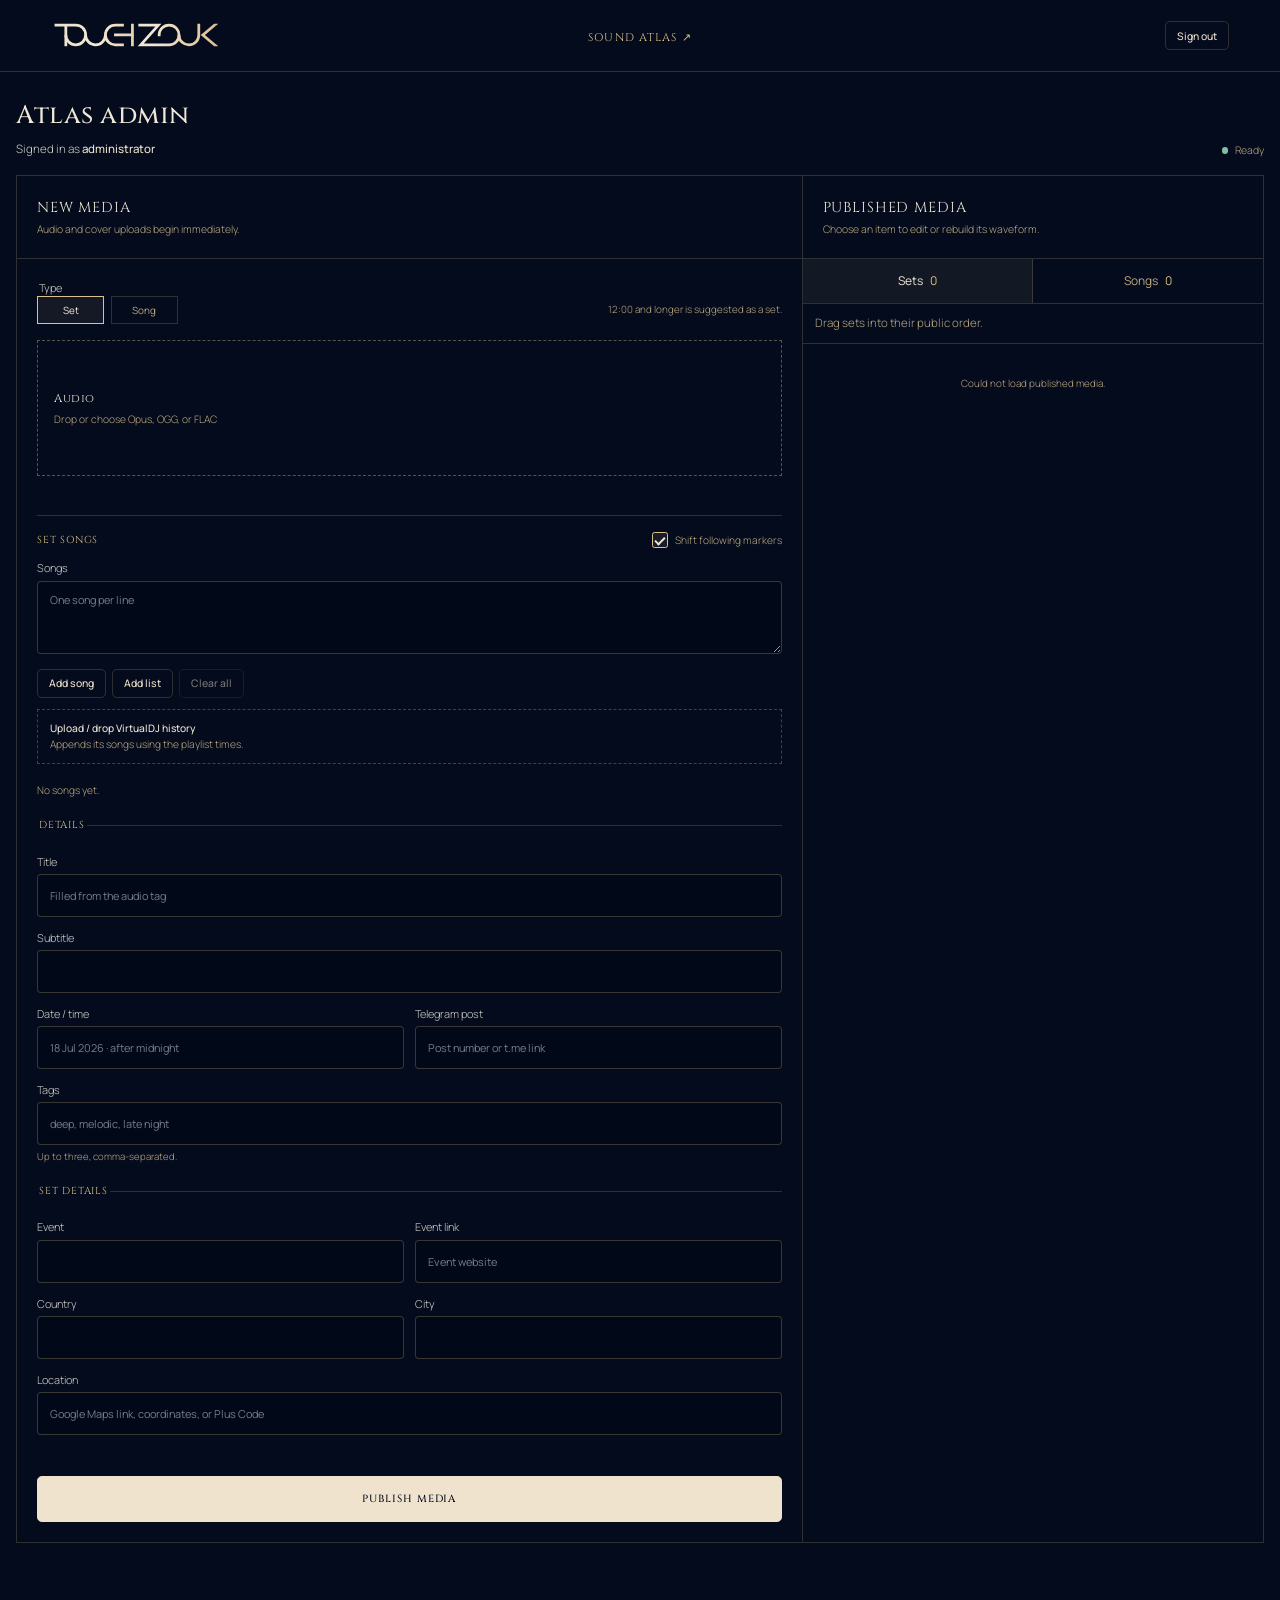
==== site/admin.html @ 983ab181 "Session refresh" ====
<!doctype html>
<html lang="en">
<head>
  <meta charset="utf-8">
  <meta name="viewport" content="width=device-width, initial-scale=1">
  <meta name="theme-color" content="#050b16">
  <meta name="robots" content="noindex,nofollow">
  <title>Atlas Admin · DJ Touchzouk</title>
  <link rel="icon" type="image/png" sizes="64x64" href="/static/favicon.png?v=6">
  <link rel="icon" type="image/png" sizes="128x128" href="/static/touchzouk-logo.png?v=6">
  <link rel="apple-touch-icon" sizes="180x180" href="/static/apple-touch-icon.png?v=6">
  <link rel="preconnect" href="https://fonts.googleapis.com">
  <link rel="preconnect" href="https://fonts.gstatic.com" crossorigin>
  <link href="https://fonts.googleapis.com/css2?family=Cinzel:wght@400;500;600&amp;family=Manrope:wght@300;400;500;600&amp;display=swap" rel="stylesheet">
  <link rel="stylesheet" href="styles.css?v=20">
  <link rel="stylesheet" href="admin.css?v=32">
</head>
<body class="admin-body">
  <a class="skip-link" href="#media-form">Skip to media form</a>
  <header class="admin-topbar">
    <a class="brand" href="/" aria-label="DJ Touchzouk home"><img src="static/touchzouk-wordmark.svg" width="158" height="27" alt=""></a>
    <nav><a href="/listen">Sound Atlas <span aria-hidden="true">↗</span></a></nav>
    <form method="post" action="/auth/logout"><button class="quiet-button" type="submit">Sign out</button></form>
  </header>

  <main id="admin-main" class="admin-main">
    <header class="admin-heading">
      <div><h1>Atlas admin</h1><p>Signed in as <strong data-admin-name>administrator</strong></p></div>
      <span class="admin-status"><i></i> Ready</span>
    </header>

    <div class="admin-workspace">
      <section class="admin-editor" aria-labelledby="editor-title">
        <header class="editor-heading"><div><h2 id="editor-title">New media</h2><p data-editor-context>Audio and cover uploads begin immediately.</p></div><button class="quiet-button" data-cancel-edit type="button" hidden>Cancel edit</button></header>

        <form id="media-form" novalidate>
          <fieldset class="kind-picker">
            <legend>Type</legend>
            <label><input type="radio" name="kind" value="set" checked><span>Set</span></label>
            <label><input type="radio" name="kind" value="song"><span>Song</span></label>
            <small data-kind-hint>Guessed from duration; 12:00 and longer is a set.</small>
          </fieldset>

          <div class="upload-grid">
            <div class="asset-upload audio-upload">
              <label class="file-drop" data-file-drop="audio">
                <input type="file" name="audio" accept=".opus,.ogg,.flac,audio/ogg,audio/flac">
                <strong>Audio</strong><span>Drop or choose Opus, OGG, or FLAC</span>
              </label>
              <div class="asset-ready" data-audio-ready hidden>
                <div class="audio-ready-heading"><div><strong data-audio-name>Audio ready</strong><span data-audio-detail></span></div><button class="quiet-button" data-rebuild-wave type="button" hidden>Rebuild wave</button></div>
                <div class="admin-player" aria-label="Audio preview player">
                  <div class="admin-player-controls">
                    <button class="icon-control play-control" data-preview-play type="button" aria-label="Play audio preview" disabled><span></span></button>
                    <label class="volume-control admin-volume"><span class="sr-only">Preview volume</span><svg aria-hidden="true" viewBox="0 0 24 24"><path d="M4 9v6h4l5 4V5L8 9H4z"></path><path d="M16 9.5c1.3 1.4 1.3 3.6 0 5M18.5 7c2.7 2.8 2.7 7.2 0 10"></path></svg><input data-preview-volume type="range" min="0" max="1" step="0.01" value="0.8" aria-label="Preview volume" aria-valuetext="80 percent"></label>
                  </div>
                  <div class="media-wave-row admin-wave-row seek-surface">
                    <time data-preview-current>00:00</time>
                    <div class="admin-seek-track media-seek-track"><canvas class="upload-waveform" data-upload-waveform height="52" aria-hidden="true"></canvas><div class="timeline-cues" data-preview-cues></div><input data-preview-seek type="range" min="0" max="1000" value="0" aria-label="Seek through audio preview" disabled></div>
                    <time data-preview-duration>00:00</time>
                  </div>
                  <div class="timeline-navigator" data-preview-navigator aria-label="Visible timeline range">
                    <div class="timeline-window" data-timeline-window><button type="button" data-timeline-start aria-label="Resize visible range from start"></button><span data-timeline-drag role="button" tabindex="0" aria-label="Drag visible range"></span><button type="button" data-timeline-end aria-label="Resize visible range from end"></button></div>
                  </div>
                  <div class="timeline-toolbar" aria-label="Timeline navigation">
                    <button type="button" data-timeline-action="zoom-out" aria-label="Zoom out" title="Zoom out">−</button>
                    <button type="button" data-timeline-action="zoom-in" aria-label="Zoom in" title="Zoom in">+</button>
                    <button type="button" data-timeline-action="left" aria-label="Move visible range left" title="Move left">←</button>
                    <button type="button" data-timeline-action="right" aria-label="Move visible range right" title="Move right">→</button>
                    <button type="button" data-timeline-follow aria-pressed="false">Follow playhead</button>
                  </div>
                </div>
                <audio data-preview-audio preload="metadata"></audio>
              </div>
              <div class="asset-status" data-audio-status role="status" aria-live="polite"></div>
              <div class="asset-progress" data-audio-progress role="progressbar" aria-label="Audio upload" hidden><i></i></div>
            </div>

            <div class="asset-upload cover-upload" data-cover-upload hidden>
              <input data-cover-input type="file" name="cover" accept=".jpg,.jpeg,.png,.webp,.avif,image/jpeg,image/png,image/webp,image/avif" hidden>
              <button class="file-drop cover-drop" data-file-drop="cover" type="button" aria-label="Choose a cover, or drop one here">
                <img data-cover-preview alt="" hidden>
                <strong>Cover</strong><span class="cover-instruction">Drop or choose JPG, PNG, WEBP, or AVIF</span>
              </button>
              <div class="cover-tools" data-cover-tools hidden>
                <button class="quiet-button" data-change-cover type="button">Change cover</button>
                <span>Drag or use arrows to reposition · scroll, pinch, + or − to zoom</span>
              </div>
              <div class="asset-status" data-cover-status role="status" aria-live="polite"></div>
              <div class="asset-progress" data-cover-progress role="progressbar" aria-label="Cover upload" hidden><i></i></div>
            </div>
          </div>

          <section class="timed-editor" data-timed-editor aria-label="Timed text editor">
            <div class="timed-editor-heading"><strong data-timed-heading>Set songs</strong><div class="timed-editor-toggles"><label class="shift-toggle"><input data-shift-following type="checkbox" checked> Shift following markers</label><label class="shift-toggle" data-live-lyrics-toggle hidden><input data-live-lyrics-cursor type="checkbox"> Live cursor</label></div></div>
            <div data-set-timed-fields>
              <label class="field field-wide"><span>Songs</span><textarea data-song-list-input rows="3" placeholder="One song per line"></textarea></label>
              <div class="timed-actions"><button class="quiet-button" data-add-song type="button">Add song</button><button class="quiet-button" data-add-song-list type="button">Add list</button><button class="quiet-button" data-clear-songs type="button" disabled>Clear all</button></div>
              <label class="playlist-drop" data-playlist-drop><input data-playlist-input type="file" accept=".m3u,.m3u8,.txt,audio/x-mpegurl" multiple><strong>Upload / drop VirtualDJ history</strong><span>Appends its songs using the playlist times.</span></label>
              <div class="timed-list" data-timed-list></div>
            </div>
            <div data-song-timed-fields hidden>
              <div class="lyrics-marker-preview" data-lyrics-editor contenteditable="true" role="textbox" aria-multiline="true" aria-label="Editable lyrics with timing markers" data-placeholder="Paste lyrics here"></div>
              <div class="timed-actions"><button class="quiet-button" data-add-lyric-marker type="button">Add marker at cursor</button><button class="quiet-button" data-remove-lyric-marker type="button">Remove marker at cursor</button><button class="quiet-button" data-add-lyric-pause type="button">Add pause</button><button class="quiet-button" data-toggle-lyric-section type="button">Collapse selection</button><button class="quiet-button" data-jump-lyric-cursor type="button">Jump to cursor</button></div>
            </div>
          </section>

          <fieldset class="metadata-fields">
            <legend>Details</legend>
            <label class="field field-wide"><span>Title</span><input name="title" maxlength="180" required placeholder="Filled from the audio tag"></label>
            <label class="field field-wide"><span>Subtitle</span><input name="subtitle" maxlength="240"></label>
            <label class="field"><span>Date / time</span><input name="played_at" maxlength="80" placeholder="18 Jul 2026 · after midnight"></label>
            <label class="field"><span>Telegram post</span><input name="telegram_url" type="text" inputmode="url" placeholder="Post number or t.me link"></label>
            <div class="field field-wide"><label for="media-tags">Tags</label><input id="media-tags" name="tags" maxlength="110" placeholder="deep, melodic, late night"><small>Up to three, comma-separated.</small><div class="tag-suggestions" data-tag-suggestions role="group" aria-label="Popular tags"></div></div>
          </fieldset>

          <fieldset class="metadata-fields set-fields" data-set-fields>
            <legend>Set details</legend>
            <label class="field"><span>Event</span><input name="event_name" maxlength="180"></label>
            <label class="field"><span>Event link</span><input name="event_url" type="text" inputmode="url" placeholder="Event website"></label>
            <label class="field"><span>Country</span><input name="country" maxlength="100"></label>
            <label class="field"><span>City</span><input name="city" maxlength="100"></label>
            <label class="field field-wide"><span>Location</span><input name="location_url" type="text" inputmode="url" maxlength="2048" placeholder="Google Maps link, coordinates, or Plus Code"></label>
          </fieldset>

          <div class="form-message" data-form-message role="status" aria-live="polite"></div>
          <button class="primary-action" type="submit" data-submit-media>Publish media</button>
        </form>
      </section>

      <aside class="admin-library" aria-labelledby="library-title">
        <header class="library-heading"><div><h2 id="library-title">Published media</h2><p>Choose an item to edit or rebuild its waveform.</p></div></header>
        <div class="library-tabs" aria-label="Filter published media">
          <button type="button" data-library-tab="set" aria-pressed="true">Sets <span data-admin-count="set">0</span></button>
          <button type="button" data-library-tab="song" aria-pressed="false">Songs <span data-admin-count="song">0</span></button>
        </div>
        <p class="catalog-order-hint" data-catalog-order-hint>Drag sets into their public order.</p>
        <div data-admin-library><div class="admin-empty">Loading…</div></div>
      </aside>
    </div>
  </main>

  <dialog class="confirm-dialog" data-delete-dialog aria-labelledby="delete-title">
    <form method="dialog"><h2 id="delete-title">Delete this track?</h2><p data-delete-copy>This removes its audio, cover, waveform, and metadata.</p><div><button class="quiet-button" value="no">No</button><button class="danger-button" value="yes">Yes, delete</button></div></form>
  </dialog>

  <template id="admin-media-template">
    <article class="admin-media-row">
      <span class="drag-handle" aria-hidden="true">⋮⋮</span>
      <div class="admin-row-cover media-artwork"><img src="" alt=""></div>
      <div class="track-copy"><strong></strong><span class="admin-meta"></span><small class="admin-details"></small><small class="admin-row-status" role="status" aria-live="polite"></small></div>
      <div class="admin-row-actions"><button class="quiet-button edit-media" type="button">Edit</button><button class="quiet-button pin-media" type="button">Pin</button><button class="quiet-button regenerate" type="button">Rebuild wave</button><button class="quiet-button delete-media" type="button">Delete</button></div>
    </article>
  </template>

  <script src="shared-ui.js?v=13"></script>
  <script src="admin.js?v=62"></script>
</body>
</html>
---- site/styles.css ----
:root {
  --ink: #040b1c;
  --panel: #040c1f;
  --panel-rgb: 4 12 31;
  --deep-navy-rgb: 2 9 23;
  --gold: #dcc189;
  --gold-rgb: 220 193 137;
  --gold-bright: #efe3ce;
  --gold-dim: #bba77e;
  --cream: #efe7d7;
  --mist: #d2d0c6;
  --line: rgb(var(--gold-rgb) / .52);
  --soft-rule: rgb(var(--gold-rgb) / .2);
  --frame-gradient: linear-gradient(115deg,
    rgb(240 229 207 / .82) 0%,
    rgb(var(--gold-rgb) / .26) 40%,
    rgb(135 109 70 / .2) 62%,
    rgb(229 208 145 / .68) 100%);
  --pill-frame-gradient: linear-gradient(110deg,
    rgb(240 229 207 / .82),
    rgb(var(--gold-rgb) / .24) 52%,
    rgb(229 208 145 / .66));
  --control-size: 2.75rem;
  --content-gutter: 3rem;
  --pill-radius: 999px;
  --control-hover-glow: 0 0 28px rgb(var(--gold-rgb) / .2);
  --ease-quick: 180ms ease;
  --ease-standard: 220ms ease;
  --display: "Cinzel", "Palatino Linotype", serif;
  --body: "Manrope", "Segoe UI", sans-serif;
}

* { box-sizing: border-box; }
[hidden] { display: none !important; }

html {
  scroll-behavior: smooth;
  background: var(--ink);
}

body {
  margin: 0;
  overflow-x: hidden;
  color: var(--cream);
  background:
    radial-gradient(circle at 48% 20%, rgb(29 61 116 / .28), transparent 42rem),
    var(--ink);
  font-family: var(--body);
  font-weight: 300;
  line-height: 1.6;
}

.landing-body::before {
  position: fixed;
  inset: 0;
  z-index: 100;
  pointer-events: none;
  content: "";
  opacity: 0.3;
  background-image:
    radial-gradient(circle, rgb(255 255 255 / .9) 0 .45px, transparent .7px), radial-gradient(circle, rgb(var(--gold-rgb) / .7) 0 .4px, #c0c1f100 .75px);
  background-position: 0 0, 2px 1px;
  background-size: 4px 4px, 7px 7px;
  mix-blend-mode: overlay;
}
a { color: inherit; }
img { display: block; max-width: 100%; }
button, a { -webkit-tap-highlight-color: transparent; }

.skip-link {
  position: fixed;
  top: 1rem;
  left: 1rem;
  z-index: 200;
  padding: .65rem 1rem;
  color: var(--ink);
  background: var(--gold-bright);
  transform: translateY(-200%);
}
.skip-link:focus { transform: translateY(0); }

.sr-only {
  position: absolute;
  width: 1px;
  height: 1px;
  padding: 0;
  margin: -1px;
  overflow: hidden;
  clip: rect(0,0,0,0);
  white-space: nowrap;
  border: 0;
}

.site-header {
  position: absolute;
  top: 0;
  left: 50%;
  z-index: 20;
  display: grid;
  grid-template-columns: 12rem 1fr 11rem;
  align-items: start;
  width: min(100% - 3rem, 1500px);
  min-height: 8rem;
  transform: translateX(-50%);
}

.brand {
  display: block;
  width: max-content;
  margin-top: 2.65rem;
  text-decoration: none;
}

.brand img { width: 10.6rem; height: auto; }

:is(.site-nav a, .event-body a, .contact-details a, footer a) {
  position: relative;
  color: transparent;
  background:
    radial-gradient(circle 2.2rem at var(--shine-x, -10rem) var(--shine-y, -10rem),
      rgb(255 250 224 / .95),
      rgb(237 195 111 / .72) 32%,
      transparent 72%),
    linear-gradient(var(--link-base, var(--cream)), var(--link-base, var(--cream)));
  background-clip: text;
  -webkit-background-clip: text;
}

:is(.event-body a, .contact-details a, footer a) { transition: filter var(--ease-quick); }
:is(.event-body a, .contact-details a, footer a):is(:hover, :focus-visible) { filter: brightness(1.14); }

.site-nav {
  position: relative;
  isolation: isolate;
  display: flex;
  justify-content: center;
  gap: clamp(1.8rem, 3vw, 4.3rem);
  padding-top: 2.7rem;
}

.site-nav::before {
  position: absolute;
  inset: 1.8rem -2.2rem -.45rem;
  z-index: -1;
  content: "";
  pointer-events: none;
  background: radial-gradient(ellipse at center,
    rgb(var(--panel-rgb) / .78) 0 35%,
    rgb(var(--panel-rgb) / .46) 58%,
    transparent 82%);
  /* filter: blur(.35rem); */
}

.site-nav a {
  padding: .35rem 0;
  font-family: var(--display);
  font-size: .72rem;
  letter-spacing: .24em;
  text-decoration: none;
  text-transform: uppercase;
}

.site-nav a::after {
  position: absolute;
  right: 50%;
  bottom: 0;
  left: 50%;
  height: 1px;
  content: "";
  background: var(--gold-bright);
  transition: inset var(--ease-standard);
}
.site-nav a:is(:hover, :focus-visible)::after { right: 0; left: 0; }

.social-nav {
  display: flex;
  justify-content: flex-end;
  padding-top: 2.35rem;
}
.hero-social-nav { display: none; }

.social-nav a {
  position: relative;
  flex: 0 0 var(--control-size);
  width: var(--control-size);
  height: var(--control-size);
  text-decoration: none;
}
:is(.social-nav a, .play-button, .celestial-button, .book-button, .about-copy .text-link, .icon-control) {
  --control-hover-fill: radial-gradient( var(--control-shine-shape, ellipse 42% 140%) at var(--shine-x, 50%) var(--shine-y, 50%), rgba(255, 251, 235, 0.63) 0%, rgb(255 245 215 / .16) 42%, transparent 72%), linear-gradient(110deg, color-mix(in srgb, var(--gold-bright) 80%, var(--panel)), color-mix(in srgb, var(--cream) 80%, var(--panel)));
}
:is(.social-nav a, .play-button) { --control-shine-shape: circle 2.5rem; }
.social-nav a,
.play-button,
.skip-button {
  display: grid;
  place-items: center;
}
.social-nav a::before {
  position: absolute;
  inset: .375rem;
  border: 1px solid var(--gold-bright);
  border-radius: 50%;
  content: "";
  background:
    radial-gradient(circle 1.2rem at var(--shine-x, -10rem) var(--shine-y, -10rem),
      rgb(255 241 203 / .3),
      rgb(var(--gold-rgb) / .09) 46%,
      transparent 76%),
    linear-gradient(rgb(var(--panel-rgb) / .82), rgb(var(--panel-rgb) / .82));
  /* backdrop-filter: blur(2px);
  -webkit-backdrop-filter: blur(2px); */
}
.social-nav img,
.skip-button img {
  width: .88rem;
  height: .88rem;
}
.social-nav .mixcloud-icon { width: 1rem; }
.social-nav img { position: relative; z-index: 1; }
.social-nav a:is(:hover, :focus-visible) img {
  filter: brightness(0) saturate(100%) invert(4%) sepia(18%) saturate(2526%) hue-rotate(177deg) brightness(91%);
}
.social-nav a:is(:hover, :focus-visible)::before {
  background: var(--control-hover-fill);
  box-shadow: var(--control-hover-glow);
}
.menu-toggle { display: none; }

/* Shared media primitives used by the homepage, Sound Atlas, and admin. */
.media-surface {
  position: relative;
  border: 1px solid rgb(var(--gold-rgb) / .45);
  border-radius: .65rem;
  background: rgb(var(--panel-rgb) / .94);
  box-shadow: 0 2px 8px rgb(0 0 0 / .1);
}
.media-artwork { position: relative; overflow: hidden; padding: 2px; border: 0; border-radius: .72rem; background: var(--frame-gradient); }
.media-artwork img, img.media-artwork { display: block; width: 100%; height: 100%; object-fit: cover; transform: scale(calc(var(--cover-zoom, 1) + var(--cover-hover-lift, 0))); transform-origin: center; transition: transform .35s ease; }
.track-copy { min-width: 0; text-align: left; }
.track-copy > strong { display: block; overflow: hidden; color: var(--cream); font-family: var(--display); font-weight: 500; text-overflow: ellipsis; white-space: nowrap; }
.track-copy > span:first-child { display: block; color: var(--gold); font-size: .75rem; letter-spacing: .13em; text-transform: uppercase; }
.icon-control {
  --control-shine-shape: circle 2.5rem;
  position: relative;
  display: inline-grid;
  width: 2.75rem;
  height: 2.75rem;
  flex: 0 0 2.75rem;
  padding: 0;
  place-items: center;
  border: 1px solid rgb(var(--gold-rgb) / .3);
  border-radius: 50%;
  color: var(--gold-bright);
  appearance: none;
  background: transparent;
  cursor: pointer;
  text-decoration: none;
  transition: border-color var(--ease-quick), color var(--ease-quick), background var(--ease-quick);
}
.icon-control::before {
  position: absolute;
  inset: 0;
  border-radius: inherit;
  content: "";
  background:
    radial-gradient(circle 1.35rem at var(--shine-x, -10rem) var(--shine-y, -10rem), rgb(255 241 203 / .3), rgb(var(--gold-rgb) / .1) 48%, transparent 76%),
    linear-gradient(rgb(var(--panel-rgb) / .82), rgb(var(--panel-rgb) / .82));
}
.icon-control:is(:hover, :focus-visible), .icon-control[aria-pressed="true"] { border-color: var(--gold-bright); color: var(--ink); }
.icon-control:is(:hover, :focus-visible)::before, .icon-control[aria-pressed="true"]::before { background: var(--control-hover-fill); box-shadow: var(--control-hover-glow); }
.icon-control:disabled { cursor: not-allowed; opacity: .38; }
.icon-control img { position: relative; z-index: 1; width: .92rem; height: .92rem; }
.icon-control svg { position: relative; z-index: 1; width: 1rem; height: 1rem; fill: none; stroke: currentColor; stroke-width: 1.7; stroke-linecap: round; stroke-linejoin: round; }
.play-control { width: 3rem; height: 3rem; flex-basis: 3rem; border-color: var(--gold-bright); }
.play-control > span { width: 0; height: 0; margin-left: .15rem; border-top: .38rem solid transparent; border-bottom: .38rem solid transparent; border-left: .58rem solid currentColor; }
.play-control > span { position: relative; z-index: 1; }
.play-control.is-playing > span { width: .62rem; height: .78rem; margin: 0; border: 0; border-right: .16rem solid currentColor; border-left: .16rem solid currentColor; }
.seek-surface { position: relative; }
.seek-surface input { cursor: pointer; }
.media-wave-row {
  --media-time-width: 3rem;
  --media-time-size: .75rem;
  --media-wave-gap: .65rem;
  display: grid;
  grid-template-columns: var(--media-time-width) minmax(0, 1fr) var(--media-time-width);
  gap: var(--media-wave-gap);
  align-items: center;
}
.media-wave-row > time { color: var(--gold); font-family: var(--display); font-size: var(--media-time-size); font-variant-numeric: tabular-nums; line-height: 1; text-align: center; }
.media-seek-track:has(input:focus-visible) :is(.waveform, canvas) { filter: brightness(1.14) drop-shadow(0 0 .24rem rgb(var(--gold-rgb) / .34)); }
.location-link { display: inline-flex; align-items: center; gap: .28rem; color: inherit; text-decoration: none; }
.location-link svg { width: .72rem; height: .9rem; flex: 0 0 auto; fill: currentColor; }
.location-link:is(:hover, :focus-visible) { color: var(--gold-bright); }
.track-share-menu {
  position: fixed;
  z-index: 100;
  display: grid;
  width: max-content;
  max-width: calc(100vw - 1rem);
  gap: .15rem;
  padding: .3rem;
  border: 1px solid rgb(var(--gold-rgb) / .38);
  border-radius: .45rem;
  background: var(--panel);
  box-shadow: 0 2px 8px rgb(0 0 0 / .22);
}
.track-share-menu[hidden] { display: none; }
.track-share-menu button {
  min-height: 2.35rem;
  padding: .52rem .72rem;
  border: 0;
  border-radius: .28rem;
  color: var(--cream);
  font: 600 .72rem/1 var(--body);
  background: transparent;
  cursor: pointer;
  white-space: nowrap;
}
.track-share-menu button:is(:hover, :focus-visible) { color: var(--ink); background: var(--gold-bright); }
.track-share-toast {
  position: fixed;
  z-index: 101;
  padding: .42rem .58rem;
  border: 1px solid rgb(var(--gold-rgb) / .38);
  border-radius: .3rem;
  color: var(--cream);
  font: 600 .68rem/1 var(--body);
  background: var(--panel);
  box-shadow: 0 2px 8px rgb(0 0 0 / .22);
  pointer-events: none;
}
.track-share-toast[hidden] { display: none; }

.hero {
  position: relative;
  min-height: min(590px, 100svh);
  overflow: hidden;
  isolation: isolate;
  background: var(--panel);
}

.section-anchor { position: absolute; top: 0; left: 0; }

.hero-art {
  position: absolute;
  inset: 0;
  z-index: -4;
  background: url("static/celestial-hero-baked.webp") center / cover no-repeat;
  filter: brightness(1.1) saturate(1.03);
}

.hero-vignette {
  position: absolute;
  inset: 0;
  z-index: -3;
  background:
    linear-gradient(180deg, rgb(var(--deep-navy-rgb) / .08) 0%, transparent 62%, rgb(6 15 34 / .66) 88%, var(--ink) 100%),
    radial-gradient(ellipse at 50% 42%, transparent 0 27%, rgb(var(--deep-navy-rgb) / .12) 62%, rgb(var(--deep-navy-rgb) / .42) 100%);
}

.hero-copy {
  position: relative;
  z-index: 4;
  width: min(92%, 690px);
  margin: 0 auto;
  padding-top: clamp(7rem, 10.5vh, 7.5rem);
  text-align: center;
}

.eyebrow {
  margin: 0 0 .5rem;
  color: var(--gold);
  font-family: var(--display);
  font-size: .67rem;
  letter-spacing: .26em;
  text-transform: uppercase;
}

.hero-logo {
  position: relative;
  display: block;
  width: min(100%, 32rem);
  margin: 0 auto;
}
.hero-logo > img { display: block; width: 100%; height: auto; }
.hero-logo::after {
  position: absolute;
  inset: 0;
  pointer-events: none;
  content: "";
  background: radial-gradient(circle 9rem at var(--shine-x, 50%) var(--shine-y, 50%), rgb(255, 255, 255), rgb(235 218 177 / .24) 42%, transparent 72%);
  opacity: var(--shine-visible, 0);
  mix-blend-mode: screen;
  transition: opacity 200ms ease-out;
  -webkit-mask: url("static/touchzouk-hero-lockup.svg") center / contain no-repeat;
  mask: url("static/touchzouk-hero-lockup.svg") center / contain no-repeat;
}

.stellar-divider {
  display: flex;
  align-items: center;
  justify-content: center;
  gap: .9rem;
  width: 80%;
  margin: .65rem auto .35rem;
  color: var(--gold);
}
.stellar-divider i {
  flex: 1;
  height: 2px;
  background: linear-gradient(90deg, transparent, var(--gold));
  -webkit-mask-image: repeating-linear-gradient(90deg, #000 0 2px, transparent 2px 6px);
  mask-image: repeating-linear-gradient(90deg, #000 0 2px, transparent 2px 6px);
}
.stellar-divider i:last-child { background: linear-gradient(90deg, var(--gold), transparent); }
.stellar-divider b { font-size: 1.1rem; font-weight: 400; }

.hero-tagline {
  margin: 0 0 1.15rem;
  color: var(--gold-bright);
  font-family: var(--display);
  font-size: clamp(.92rem, 1.5vw, 1.2rem);
  letter-spacing: .055em;
  line-height: 1.3;
}

.player-shell {
  --art-size: 4.6rem;
  --transport-size: 9.6rem;
  position: relative;
  display: grid;
  grid-template-columns: var(--art-size) 1fr var(--transport-size);
  gap: .85rem;
  align-items: center;
  width: min(100%, 540px);
  margin: 0 auto;
  padding: .62rem .8rem .62rem .62rem;
  border-radius: .65rem;
  background: rgb(var(--panel-rgb) / .68);
  box-shadow: 0 2px 8px rgb(0 0 0 / .1);
}

.media-surface::before,
.player-shell:not(.media-surface)::before,
.event-card::before,
.gallery-grid figure::before {
  position: absolute;
  inset: 0;
  z-index: 3;
  padding: 1px;
  border-radius: inherit;
  pointer-events: none;
  content: "";
  background: var(--frame-gradient);
  -webkit-mask: linear-gradient(#000 0 0) content-box, linear-gradient(#000 0 0);
  -webkit-mask-composite: xor;
  mask: linear-gradient(#000 0 0) content-box, linear-gradient(#000 0 0);
  mask-composite: exclude;
}

.player-art {
  width: var(--art-size);
  height: var(--art-size);
  overflow: hidden;
  border: 1px solid var(--gold-dim);
  border-radius: .7rem;
}
.player-art img,
.about-portrait img,
.gallery-grid img {
  width: 100%;
  height: 100%;
  object-fit: cover;
}

.track-info { min-width: 0; text-align: left; }
.track-info h2 {
  margin: 0;
  overflow: hidden;
  font-family: var(--display);
  font-size: 1rem;
  font-weight: 500;
  letter-spacing: .035em;
  text-overflow: ellipsis;
  white-space: nowrap;
}
.track-info p {
  margin: 0;
  overflow: hidden;
  color: var(--mist);
  font-size: .7rem;
  text-overflow: ellipsis;
  white-space: nowrap;
}
.track-info .track-kicker {
  color: var(--gold);
  font-size: .6rem;
  letter-spacing: .12em;
  text-transform: uppercase;
}

.seek-control { position: relative; }
.featured-wave-row { --media-time-width: 2.15rem; --media-time-size: .58rem; --media-wave-gap: .35rem; margin-top: .35rem; }
.waveform {
  display: flex;
  align-items: center;
  gap: 2px;
  height: 1.45rem;
  pointer-events: none;
}
.waveform i { flex: 1; min-width: 1px; height: var(--bar-height); background: rgb(var(--gold-rgb) / .4); transform: scaleY(1); transform-origin: center; transition: transform 90ms ease, background 90ms ease, box-shadow 90ms ease; }
.waveform i.played { background: var(--gold-bright); }
.waveform i.is-hovered { background: var(--hover-fill); box-shadow: 0 0 var(--hover-blur) var(--hover-shadow); transform: scaleY(var(--hover-scale)); }
.seek-control input {
  position: absolute;
  inset: 0;
  width: 100%;
  height: 100%;
  margin: 0;
  opacity: 0;
  cursor: pointer;
}
:focus-visible { outline: 2px solid var(--gold-bright); outline-offset: 4px; }

.play-button {
  --play-size: 3.45rem;
  width: var(--play-size);
  height: var(--play-size);
  border: 1px solid var(--gold-bright);
  border-radius: 50%;
  color: var(--gold-bright);
  background: transparent;
  cursor: pointer;
}
.play-icon { width: 0; height: 0; margin-left: .18rem; border-top: .52rem solid transparent; border-bottom: .52rem solid transparent; border-left: .8rem solid currentColor; }
.play-button.is-playing .play-icon { width: .72rem; height: .95rem; margin: 0; border: 0; border-right: .2rem solid currentColor; border-left: .2rem solid currentColor; }

.transport {
  display: flex;
  align-items: center;
  justify-content: flex-end;
  gap: .3rem;
}

.featured-transport { flex-direction: column; justify-content: center; gap: .4rem; }
.featured-actions { display: flex; align-items: center; justify-content: center; gap: .35rem; }
.volume-control { display: flex; width: 6.7rem; align-items: center; gap: .35rem; margin-left: .2rem; color: var(--gold-bright); }
.volume-control svg { width: 1rem; height: 1rem; flex: 0 0 1rem; fill: currentColor; stroke: currentColor; stroke-width: 1.5; stroke-linecap: round; stroke-linejoin: round; }
.volume-control svg path:nth-child(2) { fill: none; }
.volume-control input { --volume-percent: 80%; width: 5rem; height: 2.75rem; margin: 0; appearance: none; background: transparent; cursor: pointer; }
.volume-control input::-webkit-slider-runnable-track { height: 2px; border-radius: 999px; background: linear-gradient(90deg, var(--gold-bright) 0 var(--volume-percent), rgb(var(--gold-rgb) / .18) var(--volume-percent)); }
.volume-control input::-webkit-slider-thumb { width: 12px; height: 12px; margin-top: -5px; appearance: none; border: 0; opacity: 0; }
.volume-control input::-moz-range-track { height: 2px; border: 0; background: rgb(var(--gold-rgb) / .18); }
.volume-control input::-moz-range-progress { height: 2px; background: var(--gold-bright); }
.volume-control input::-moz-range-thumb { width: 12px; height: 12px; border: 0; opacity: 0; }

.skip-button {
  width: var(--control-size);
  height: var(--control-size);
  padding: 0;
  border: 0;
  background: transparent;
  cursor: pointer;
}
.skip-button img { transition: filter var(--ease-quick); }
.skip-button:is(:hover, :focus-visible) img { filter: brightness(1.12) drop-shadow(0 0 .24rem rgb(var(--gold-rgb) / .48)); }

.celestial-button,
.book-button {
  display: inline-flex;
  align-items: center;
  justify-content: center;
  gap: 1.4rem;
  min-width: 16rem;
  padding: .55rem 1.4rem;
  border: 1px solid transparent;
  border-radius: var(--pill-radius);
  background:
    linear-gradient(rgb(var(--panel-rgb) / .92), rgb(var(--panel-rgb) / .92)) padding-box,
    var(--pill-frame-gradient) border-box;
  color: var(--cream);
  font-family: var(--display);
  font-size: .7rem;
  letter-spacing: .18em;
  text-decoration: none;
  text-transform: uppercase;
}
.celestial-button span,
.book-button span { color: var(--gold); }
.celestial-button { margin-top: 1rem; }

:is(.play-button, .celestial-button, .book-button, .about-copy .text-link) {
  transition: color var(--ease-standard), background var(--ease-standard), box-shadow var(--ease-standard);
}
:is(.play-button, .celestial-button, .book-button, .about-copy .text-link):is(:hover, :focus-visible) {
  color: var(--ink);
  background: var(--control-hover-fill);
  box-shadow: var(--control-hover-glow);
}
:is(.celestial-button, .book-button, .about-copy .text-link):is(:hover, :focus-visible) span { color: var(--ink); }

.events,
.story-strip,
.booking,
footer {
  width: min(100% - var(--content-gutter), 1250px);
  margin: 0 auto;
}

.events {
  position: relative;
  z-index: 0;
  padding: 1.15rem 0 1rem;
  isolation: isolate;
}
.section-heading {
  display: grid;
  grid-template-columns: auto auto 1fr;
  gap: 1rem;
  align-items: center;
  margin-bottom: .6rem;
}
.section-heading h2,
.about-copy h2,
.booking h2 {
  margin: 0;
  font-family: var(--display);
  font-weight: 400;
  letter-spacing: .035em;
  line-height: 1.12;
  text-transform: uppercase;
}
.section-heading h2 { font-size: 1.05rem; letter-spacing: .1em; }
.section-star { color: var(--gold); font-size: .9rem; line-height: 1; }
.heading-line { height: 1px; margin-left: 1rem; background: var(--line); }

.event-grid {
  display: grid;
  grid-template-columns: repeat(3, 1fr) 8rem;
  gap: .75rem;
}

.event-card {
  position: relative;
  display: grid;
  grid-template-columns: 5rem 1fr;
  min-height: 7.6rem;
  overflow: hidden;
  border-radius: .8rem;
  background-image: linear-gradient(100deg, rgb(var(--panel-rgb) / .95) 0 30%, rgb(var(--panel-rgb) / .42) 72%, rgb(var(--panel-rgb) / .22)), url("static/event-destinations-baked.webp");
  background-repeat: no-repeat;
  background-size: auto, 300% 100%;
}
.event-tropical { background-position: 0 0, left center; }
.event-sunset { background-position: 0 0, center center; }
.event-moonlit { background-position: 0 0, right center; }

.event-date {
  display: flex;
  z-index: 1;
  flex-direction: column;
  align-items: center;
  justify-content: center;
  border-right: 1px solid rgb(var(--gold-rgb) / .42);
  color: var(--gold-bright);
  font-family: var(--display);
  background: rgb(var(--panel-rgb) / .38);
}
.event-date span { font-size: .58rem; letter-spacing: .15em; }
.event-date strong { font-size: 2.15rem; font-weight: 400; line-height: 1.05; }
.event-body { z-index: 1; align-self: center; padding: 1rem 1.15rem; }
.event-body p { margin: 0; color: var(--gold-bright); font-size: .64rem; letter-spacing: .08em; text-transform: uppercase; }
.event-body h3 { margin: .1rem 0; font-family: var(--display); font-size: .95rem; font-weight: 500; }
.event-body small { display: block; color: var(--mist); font-size: .66rem; }
.event-body a,
.text-link { display: inline-flex; align-items: center; gap: .6rem; margin-top: .55rem; color: var(--gold-bright); font-family: var(--display); font-size: .63rem; letter-spacing: .11em; text-decoration: none; text-transform: uppercase; }
.event-body a { --link-base: var(--gold-bright); color: transparent; }
.event-body a span { color: var(--gold-bright); transition: transform var(--ease-quick); }
.event-body a:is(:hover, :focus-visible) span { transform: translateX(.25rem); }

.music-badge {
  position: relative;
  display: grid;
  align-content: center;
  justify-items: center;
  width: 8rem;
  height: 8rem;
  min-height: 0;
  align-self: center;
  justify-self: center;
  border: 1px solid var(--line);
  border-radius: 50%;
  color: var(--gold-bright);
  font-family: var(--display);
  font-size: .66rem;
  letter-spacing: .14em;
  line-height: 1.6;
  text-align: center;
  text-transform: uppercase;
  box-shadow: inset 0 0 0 .5rem var(--ink), inset 0 0 0 calc(.5rem + 1px) rgb(var(--gold-rgb) / .28);
}
.music-badge span { color: var(--gold); font-size: .5rem; }
.music-badge::before {
  position: absolute;
  inset: -.38rem;
  content: "";
  border: 1px dotted rgb(var(--gold-rgb) / .68);
  border-radius: 50%;
}
.music-badge::after {
  position: absolute;
  top: -.72rem;
  left: 50%;
  padding: 0 .18rem;
  color: var(--gold-bright);
  background: var(--ink);
  content: "✦";
  font-size: .55rem;
  transform: translateX(-50%);
}

.story-strip {
  display: grid;
  grid-template-columns: 10.5rem 1fr 1.8fr;
  gap: 1.6rem;
  align-items: start;
  padding: .85rem 0 1.4rem;
  border-top: 1px solid var(--soft-rule);
}

.about-portrait {
  position: relative;
  width: 10rem;
  aspect-ratio: 1;
  margin: 0;
  padding: .65rem;
  border: 1px solid var(--line);
  border-radius: 50%;
}
.about-portrait::before,
.about-portrait::after { position: absolute; content: "✦"; color: var(--gold); }
.about-portrait::before { top: 12%; left: -1.5rem; }
.about-portrait::after { right: -1rem; bottom: 12%; }
.about-portrait img { border-radius: 50%; object-position: 50% 26%; filter: saturate(.72) contrast(1.06); }

.about-copy { padding-top: .35rem; }
.about-copy h2 {
  color: var(--cream);
  font-size: .98rem;
  font-weight: 500;
  letter-spacing: .075em;
  line-height: 1.25;
  white-space: nowrap;
}
.about-copy p {
  margin: .38rem 0;
  color: var(--gold-bright);
  font-size: .68rem;
  font-weight: 400;
  line-height: 1.85;
}
.about-copy .text-link {
  min-width: 9rem;
  padding: .38rem 1rem;
  border: 1px solid var(--line);
  border-radius: var(--pill-radius);
  color: var(--cream);
  font-size: .58rem;
}
.about-copy .text-link span { color: var(--gold); }
.short-rule { width: 13rem; height: 1px; margin: .42rem 0 .62rem; background: linear-gradient(90deg, var(--gold), transparent); }

.gallery-grid {
  display: grid;
  grid-template-columns: repeat(4, 1fr);
  gap: .65rem;
  scroll-margin-top: 2rem;
}
.gallery-grid figure {
  position: relative;
  aspect-ratio: 1;
  margin: 0;
  overflow: hidden;
  border-radius: .75rem;
}
.gallery-grid figure::after { position: absolute; inset: 0; content: ""; box-shadow: inset 0 0 2rem rgb(var(--deep-navy-rgb) / .3); }
.gallery-grid img { transition: transform 600ms cubic-bezier(.2,.7,0,1); }
.gallery-portrait img {
  object-position: 50% 20%;
}
.gallery-couple img { object-position: 86% 45%; }
.gallery-coast img { object-position: 100% 50%; }
.gallery-grid figure:hover img { transform: scale(1.035); }

.booking {
  position: relative;
  padding: 2.8rem 0 3.5rem;
  border-top: 1px solid var(--soft-rule);
  text-align: center;
}
.booking .eyebrow { margin-bottom: .25rem; }
.booking h2 { font-size: clamp(1.25rem, 2.4vw, 2.2rem); }
.booking-content { min-width: 0; }
.booking-action {
  display: grid;
  grid-template-columns: auto minmax(2rem, 1fr) minmax(15rem, 25rem) minmax(2rem, 1fr) auto;
  gap: clamp(.75rem, 1.5vw, 1.5rem);
  align-items: center;
  margin-top: 1.1rem;
}
.book-button { min-width: 0; padding: .75rem 2rem; font-size: .95rem; }
.booking-trail {
  position: relative;
  height: 1px;
  background: linear-gradient(90deg, transparent, rgb(var(--gold-rgb) / .3) 24%, rgb(var(--gold-rgb) / .78));
}
.booking-trail.right { transform: scaleX(-1); }
.booking-trail::before,
.booking-trail::after {
  position: absolute;
  top: 50%;
  width: .34rem;
  height: .34rem;
  border: 1px solid var(--gold-bright);
  content: "";
  background: var(--panel);
  transform: translateY(-50%) rotate(45deg);
}
.booking-trail::before { right: 18%; }
.booking-trail::after { right: -.12rem; background: var(--gold-bright); }
.contact-details { display: flex; flex-wrap: wrap; justify-content: center; gap: .7rem; margin-top: 1.2rem; color: var(--gold); font-size: .68rem; }
.contact-details a { --link-base: var(--gold); text-decoration: none; }

.crescent {
  --crescent-size: 3.5rem;
  position: relative;
  display: block;
  width: var(--crescent-size);
  height: var(--crescent-size);
  border: 1px solid rgb(var(--gold-rgb) / .55);
  border-radius: 50%;
  background: var(--gold-bright);
  box-shadow: 0 0 18px rgb(var(--gold-rgb) / .16), inset 0 0 .8rem rgb(255 246 211 / .2);
}
.crescent::after {
  position: absolute;
  top: 9.5%;
  width: 85%;
  height: 85%;
  border-radius: 50%;
  content: "";
  background: var(--ink);
}
.crescent.left::after { left: 23%; }
.crescent.right::after { right: 23%; }
.crescent.right { justify-self: end; }

footer {
  display: flex;
  justify-content: space-between;
  padding: 1.5rem 0 2rem;
  border-top: 1px solid rgb(var(--gold-rgb) / .18);
  color: var(--gold);
  font-family: var(--display);
  font-size: .61rem;
  letter-spacing: .12em;
  text-transform: uppercase;
}
footer p { margin: 0; }
footer a { --link-base: var(--gold); text-decoration: none; }

@media (max-width: 1120px) {
  .site-header { grid-template-columns: 10.6rem minmax(0, 1fr) 11rem; }
  .site-nav { gap: 1.3rem; }
  .event-grid { grid-template-columns: 1fr; }
  .event-card { min-height: 8.8rem; }
  .music-badge { display: none; }
  .story-strip { grid-template-columns: 11rem 1fr; }
  .about-portrait { width: 10.5rem; }
  .gallery-grid { grid-column: 1 / -1; }
}

@media (max-width: 820px) {
  .site-header {
    grid-template-columns: 7rem minmax(0, 1fr) var(--control-size);
    width: min(100% - 1.5rem, 1500px);
    min-height: 6.5rem;
  }
  .brand { width: auto; margin-top: 1.9rem; }
  .brand img { width: 6.8rem; }
  .menu-toggle {
    position: relative;
    display: block;
    grid-column: 3;
    width: var(--control-size);
    height: var(--control-size);
    margin-top: 1.2rem;
    padding: .6rem;
    border: 1px solid var(--gold);
    border-radius: 50%;
    appearance: none;
    background: rgb(var(--panel-rgb) / .85);
  }
  .menu-toggle > span:not(.sr-only) {
    position: absolute;
    left: 50%;
    display: block;
    width: 1.35rem;
    height: 1px;
    background: var(--gold-bright);
    transform: translateX(-50%);
    transition: top var(--ease-quick), transform var(--ease-quick);
  }
  .menu-toggle > span:first-child { top: calc(50% - .2rem); }
  .menu-toggle > span:nth-child(2) { top: calc(50% + .2rem); }
  .menu-toggle[aria-expanded="true"] span:first-child,
  .menu-toggle[aria-expanded="true"] span:nth-child(2) { top: 50%; }
  .menu-toggle[aria-expanded="true"] span:first-child { transform: translate(-50%, -50%) rotate(45deg); }
  .menu-toggle[aria-expanded="true"] span:nth-child(2) { transform: translate(-50%, -50%) rotate(-45deg); }
  .site-nav {
    position: absolute;
    top: 5rem;
    right: 0;
    display: none;
    flex-direction: column;
    gap: .4rem;
    min-width: 13rem;
    padding: 1.15rem;
    border: 1px solid var(--line);
    border-radius: .9rem;
    background: rgb(var(--panel-rgb) / .97);
    box-shadow: 0 1rem 3rem rgb(0 0 0 / .45);
  }
  .site-nav::before { display: none; }
  .site-nav.is-open { display: flex; }
  .social-nav { display: none; }
  .hero-social-nav {
    display: flex;
    justify-content: center;
    gap: .15rem;
    margin-top: .85rem;
    padding-top: 0;
  }
}

@media (max-width: 780px) {
  :root { --content-gutter: 2rem; }
  .hero { min-height: 590px; }
  .hero-art { background: none; }
  .hero-art::before,
  .hero-art::after {
    position: absolute;
    top: 0;
    bottom: 0;
    width: 62%;
    content: "";
    background-image: url("static/celestial-hero-baked.webp");
    background-repeat: no-repeat;
    background-size: auto 100%;
  }
  .hero-art::before {
    left: 0;
    background-position: 12% center;
    -webkit-mask-image: linear-gradient(90deg, #000 0 52%, transparent 100%);
    mask-image: linear-gradient(90deg, #000 0 52%, transparent 100%);
  }
  .hero-art::after {
    right: 0;
    background-position: 82% center;
    -webkit-mask-image: linear-gradient(90deg, transparent 0, #000 48% 100%);
    mask-image: linear-gradient(90deg, transparent 0, #000 48% 100%);
  }
  .hero-vignette { background: linear-gradient(180deg, rgb(var(--deep-navy-rgb) / .16), rgb(var(--deep-navy-rgb) / .08) 54%, rgb(var(--deep-navy-rgb) / .88)); }
  .hero-copy { width: min(100% - 2rem, 620px); padding-top: 7.2rem; }
  .hero-logo { width: min(92%, 32rem); }
  .hero-tagline { margin-bottom: 1.2rem; }
  .player-shell { --art-size: 4.3rem; --transport-size: 9.3rem; gap: .6rem; }
  .play-button { --play-size: 3.2rem; }
  .events { padding-top: 2.5rem; }
  .section-heading { grid-template-columns: auto 1fr; }
  .heading-line { display: none; }
  .event-grid { gap: .85rem; }

  .story-strip { grid-template-columns: 9rem 1fr; gap: 1.2rem; }
  .about-portrait { width: 8.5rem; }
  .gallery-grid { grid-template-columns: repeat(4, minmax(9rem, 1fr)); overflow-x: auto; padding: .25rem 0 .8rem; scroll-snap-type: x mandatory; }
  .gallery-grid figure { scroll-snap-align: start; }

  .crescent { --crescent-size: 2rem; }
}

@media (max-width: 520px) {
  .hero { min-height: 590px; }
  .hero-copy { padding-top: 6.8rem; }
  .eyebrow { font-size: .59rem; }
  .player-shell { --art-size: 3.7rem; --transport-size: 8.35rem; gap: .5rem; padding: .62rem; border-radius: 1rem; }
  .transport { gap: 0; }
  .track-info h2 { font-size: .8rem; }
  .track-info p { font-size: .62rem; }
  .track-info .track-kicker { display: none; }
  .waveform { height: 1.15rem; }
  .play-button { --play-size: 2.8rem; }
  .celestial-button { min-width: 14rem; gap: 1rem; font-size: .62rem; }

  .event-card { grid-template-columns: 4.3rem 1fr; }
  .story-strip { grid-template-columns: 1fr; text-align: center; }
  .about-portrait { width: 10rem; justify-self: center; }
  .short-rule { margin-right: auto; margin-left: auto; }
  .text-link { justify-content: center; }
  .gallery-grid { grid-template-columns: repeat(4, 75vw); }
  .booking-action { grid-template-columns: 1fr; }
  .booking-trail { display: none; }
  .crescent { display: none; }
  .contact-details { flex-direction: column; }
  .contact-details span { display: none; }
  footer { justify-content: center; }
  footer a { display: none; }
}

@media (max-width: 340px) {
  .player-shell {
    grid-template-columns: var(--art-size) minmax(0, 1fr);
  }
  .featured-transport {
    grid-column: 1 / -1;
    flex-direction: row;
  }
}

@media (prefers-reduced-motion: reduce) {
  html { scroll-behavior: auto; }
  *, *::before, *::after { scroll-behavior: auto !important; transition-duration: .01ms !important; }
}
---- site/admin.css ----
.admin-body { min-height: 100vh; background: var(--ink); }
.admin-topbar { display: grid; grid-template-columns: 1fr auto 1fr; align-items: center; min-height: 4.5rem; padding: 0 clamp(1rem, 4vw, 4rem); border-bottom: 1px solid var(--soft-rule); }
.admin-topbar .brand { margin: 0; }
.admin-topbar nav a { color: var(--gold); font-family: var(--display); font-size: .7rem; letter-spacing: .1em; text-decoration: none; text-transform: uppercase; }
.admin-topbar form { justify-self: end; margin: 0; }
.quiet-button { padding: .42rem .68rem; border: 1px solid var(--soft-rule); border-radius: .3rem; color: var(--gold-bright); appearance: none; background: transparent; font: 500 .65rem var(--body); cursor: pointer; }
.quiet-button:is(:hover, :focus-visible) { border-color: var(--gold); background: rgb(var(--gold-rgb) / .06); }
.quiet-button:disabled { opacity: .5; cursor: wait; }

.admin-main { width: min(calc(100% - 2rem), 92rem); margin: 0 auto; padding: 1.5rem 0 5rem; }
.admin-heading { display: flex; align-items: end; justify-content: space-between; margin-bottom: 1rem; }
.admin-heading h1 { margin: 0; font-family: var(--display); font-size: clamp(1.35rem, 2vw, 1.8rem); font-weight: 500; letter-spacing: .02em; }
.admin-heading p { margin: .2rem 0 0; color: var(--mist); font-size: .72rem; }
.admin-heading p strong { color: var(--gold-bright); font-weight: 500; }
.admin-status { display: flex; align-items: center; gap: .42rem; color: var(--gold-dim); font-size: .65rem; }
.admin-status i { width: .42rem; height: .42rem; border-radius: 50%; background: #83bda3; }
.admin-workspace { display: grid; grid-template-columns: minmax(0, 1.45fr) minmax(22rem, .85fr); border: 1px solid var(--soft-rule); background: rgb(var(--panel-rgb) / .46); }
.admin-editor { min-width: 0; border-right: 1px solid var(--soft-rule); }
.editor-heading, .library-heading { display: flex; min-height: 5.2rem; align-items: center; justify-content: space-between; padding: 1rem 1.25rem; border-bottom: 1px solid var(--soft-rule); }
.editor-heading h2, .library-heading h2 { margin: 0; font-family: var(--display); font-size: .9rem; font-weight: 400; letter-spacing: .06em; text-transform: uppercase; }
.editor-heading p, .library-heading p { margin: .12rem 0 0; color: var(--gold-dim); font-size: .65rem; }
#media-form { padding: 1.25rem; }

.kind-picker, .metadata-fields { border: 0; }
.kind-picker { display: flex; align-items: center; gap: .4rem; margin: 0 0 1rem; padding: 0; }
.kind-picker legend { margin-right: .5rem; color: var(--mist); font-size: .68rem; }
.kind-picker label { position: relative; cursor: pointer; }
.kind-picker input { position: absolute; opacity: 0; }
.kind-picker label span { display: block; min-width: 4.2rem; padding: .38rem .7rem; border: 1px solid var(--soft-rule); color: var(--gold-dim); font: .62rem var(--body); text-align: center; }
.kind-picker input:checked + span { border-color: var(--gold); color: var(--cream); background: rgb(var(--gold-rgb) / .08); }
.kind-picker label:focus-within span { outline: 2px solid var(--gold-bright); outline-offset: 2px; }
.kind-picker > small { margin-left: auto; color: var(--gold-dim); font-size: .62rem; }

.upload-grid { display: grid; grid-template-columns: minmax(0, 1fr); gap: .75rem; }
.asset-upload { min-width: 0; }
.file-drop { position: relative; display: grid; width: 100%; min-height: 8.5rem; align-content: center; overflow: hidden; padding: 1rem; border: 1px dashed rgb(var(--gold-rgb) / .4); color: var(--mist); appearance: none; background: transparent; font: inherit; text-align: left; cursor: pointer; }
.file-drop:is(:hover, .is-dragging, :focus-within) { border-color: var(--gold-bright); background: rgb(var(--gold-rgb) / .035); }
.file-drop input { position: absolute; width: 1px; height: 1px; opacity: 0; }
.file-drop strong, .file-drop span { position: relative; z-index: 1; display: block; }
.file-drop strong { color: var(--cream); font-family: var(--display); font-size: .72rem; font-weight: 400; letter-spacing: .05em; }
.file-drop span { margin-top: .15rem; color: var(--gold-dim); font-size: .64rem; }
.cover-upload { order: -1; display: grid; grid-template-columns: 8.5rem minmax(0, 1fr); grid-template-rows: auto auto 1fr; gap: 0 .75rem; padding-bottom: .75rem; border-bottom: 1px solid var(--soft-rule); }
.cover-upload[hidden] { display: none; }
.cover-upload .file-drop { grid-row: 1 / 4; width: 8.5rem; min-height: 0; aspect-ratio: 1; }
.cover-upload img { position: absolute; inset: 0; width: 100%; height: 100%; object-fit: cover; opacity: 1; transform: scale(var(--cover-zoom, 1)); user-select: none; pointer-events: none; }
.cover-drop.has-preview strong, .cover-drop.has-preview .cover-instruction { display: none; }
.cover-drop.has-preview { border-style: solid; cursor: grab; touch-action: none; }
.cover-drop.has-preview.is-cropping { cursor: grabbing; }
.cover-tools { display: flex; align-items: center; gap: .65rem; margin-top: .5rem; }
.cover-tools span { color: var(--gold-dim); font-size: .68rem; }
.audio-ready-heading { display: flex; align-items: start; justify-content: space-between; gap: .75rem; }
.audio-ready-heading > div { min-width: 0; }
.audio-ready-heading strong, .audio-ready-heading span { display: block; }
.admin-player { display: grid; grid-template-columns: minmax(0, 1fr); gap: .5rem; margin-top: .55rem; }
.admin-player-controls { display: flex; align-items: center; justify-content: space-between; }
.admin-player .play-control:disabled { opacity: .45; cursor: wait; }
.admin-wave-row { --media-time-width: 2.35rem; --media-time-size: .6rem; --media-wave-gap: .35rem; }
.admin-seek-track { position: relative; min-width: 0; }
.upload-waveform { display: block; width: 100%; height: 52px; border-block: 1px solid var(--soft-rule); }
.admin-seek-track input { position: absolute; z-index: 2; inset: 0; width: 100%; height: 100%; margin: 0; opacity: 0; }
.admin-seek-track input:disabled { cursor: wait; }
.admin-volume { margin-left: 0; }
.timeline-cues { position: absolute; z-index: 3; inset: 0; pointer-events: none; }
.timeline-cue { position: absolute; top: -6px; width: 44px; height: calc(100% + 12px); margin-left: -22px; padding: 0; border: 0; color: var(--cream); appearance: none; background: transparent; cursor: ew-resize; pointer-events: auto; touch-action: none; }
.timeline-cue::before { content: ""; position: absolute; top: 6px; bottom: 6px; left: 22px; width: 1px; background: currentColor; box-shadow: 0 0 0 1px rgb(1 7 19 / .28); }
.timeline-cue.is-end::before { background: #d79f7c; }
.timeline-navigator { position: relative; height: 2rem; background: transparent; touch-action: none; }
.timeline-navigator::before { content: ""; position: absolute; top: 50%; right: 0; left: 0; height: .8rem; border: 1px solid rgb(var(--gold-rgb) / .22); background: rgb(1 7 19 / .64); transform: translateY(-50%); pointer-events: none; }
.timeline-window { --timeline-handle: .9rem; position: absolute; z-index: 1; top: 0; bottom: 0; left: 0; width: 100%; min-width: calc(var(--timeline-handle) * 3); display: grid; grid-template-columns: var(--timeline-handle) minmax(var(--timeline-handle), 1fr) var(--timeline-handle); align-items: center; border: 0; background: transparent; }
.timeline-window::before { content: ""; position: absolute; z-index: -1; top: 50%; right: var(--timeline-handle); left: var(--timeline-handle); height: var(--timeline-handle); border: 1px solid var(--gold-dim); background: rgb(var(--gold-rgb) / .12); transform: translateY(-50%); pointer-events: none; }
.timeline-window button, .timeline-window span { position: relative; min-width: 0; height: var(--timeline-handle); border: 0; padding: 0; appearance: none; cursor: ew-resize; touch-action: none; }
.timeline-window button { z-index: 2; width: var(--timeline-handle); background: var(--gold-dim); }
.timeline-window span { z-index: 1; background: transparent; cursor: grab; }
.timeline-window span:active { cursor: grabbing; }
.timeline-cue:focus-visible, .timeline-window :focus-visible { outline: 1px solid var(--gold-bright); outline-offset: 1px; }
.timeline-toolbar { display: flex; align-items: center; gap: .3rem; }
.timeline-toolbar button { min-width: 2rem; min-height: 2rem; padding: .2rem .5rem; border: 1px solid var(--soft-rule); border-radius: .2rem; color: var(--gold-bright); appearance: none; background: transparent; font: 500 .72rem var(--body); cursor: pointer; touch-action: none; user-select: none; -webkit-touch-callout: none; }
.timeline-toolbar button:is(:hover, :focus-visible, [aria-pressed="true"]) { border-color: var(--gold); color: var(--cream); background: rgb(var(--gold-rgb) / .1); }
.timeline-toolbar [data-timeline-follow] { margin-left: auto; }
.asset-ready { display: grid; min-height: 8.5rem; align-content: center; gap: .25rem; padding: 1rem; border: 1px solid var(--soft-rule); }
.asset-ready strong { overflow: hidden; font-family: var(--display); font-size: .72rem; font-weight: 400; text-overflow: ellipsis; white-space: nowrap; }
.asset-ready .audio-ready-heading span { overflow: hidden; color: var(--gold-dim); font-size: .64rem; text-overflow: ellipsis; white-space: nowrap; }
.asset-ready .quiet-button { width: max-content; margin-top: .35rem; }
.asset-status { min-height: 1.2rem; padding-top: .28rem; color: var(--gold-dim); font-size: .62rem; }
.asset-status.is-error { color: #ef9c9c; }
.asset-progress { height: 2px; overflow: hidden; background: rgb(var(--gold-rgb) / .12); }
.asset-progress i { display: block; width: var(--progress, 0%); height: 100%; background: var(--gold-bright); transition: width 120ms linear; }
.asset-progress.is-indeterminate i { width: 35%; animation: indeterminate 1.1s ease-in-out infinite; }
@keyframes indeterminate { from { transform: translateX(-110%); } to { transform: translateX(310%); } }

.metadata-fields { display: grid; grid-template-columns: repeat(2, minmax(0, 1fr)); gap: .72rem; margin: 1.2rem 0 0; padding: 1rem 0 0; border-top: 1px solid var(--soft-rule); }
.metadata-fields legend { grid-column: 1 / -1; margin-bottom: .2rem; color: var(--gold); font-family: var(--display); font-size: .63rem; letter-spacing: .08em; text-transform: uppercase; }
.field { display: block; min-width: 0; }
.field-wide { grid-column: 1 / -1; }
.field > span, .field > label { display: block; margin-bottom: .25rem; color: var(--mist); font-size: .68rem; }
.field input, .field textarea { width: 100%; padding: .65rem .72rem; border: 1px solid rgb(var(--gold-rgb) / .25); border-radius: .25rem; outline: 0; color: var(--cream); background: rgb(1 7 19 / .58); font: .68rem/1.55 var(--body); resize: vertical; }
.field input { height: 2.7rem; padding-block: 0; }
.field :is(input, textarea):focus { border-color: var(--gold); }
.field :is(input, textarea)::placeholder { color: #777d8b; }
.field > small { display: block; margin-top: .2rem; color: var(--gold-dim); font-size: .6rem; }
.tag-suggestions { display: flex; flex-wrap: wrap; gap: .3rem; margin-top: .45rem; }
.tag-suggestions:empty { display: none; }
.tag-suggestion { min-height: 1.8rem; padding: .22rem .48rem; border: 1px solid rgb(var(--gold-rgb) / .28); border-radius: .18rem; color: var(--gold-dim); appearance: none; background: rgb(1 7 19 / .34); font: .58rem var(--body); cursor: pointer; }
.tag-suggestion:is(:hover, :focus-visible) { border-color: var(--gold); color: var(--cream); background: rgb(var(--gold-rgb) / .07); }
.tag-suggestion[aria-pressed="true"] { border-color: var(--gold-bright); color: var(--cream); background: rgb(var(--gold-rgb) / .12); }
.tag-suggestion:disabled { opacity: .38; cursor: default; }
.timed-editor { margin-top: 1.2rem; padding-top: 1rem; border-top: 1px solid var(--soft-rule); }
.timed-editor-heading { display: flex; align-items: center; justify-content: space-between; gap: 1rem; margin-bottom: .7rem; }
.timed-editor-heading strong { color: var(--gold); font: 400 .63rem var(--display); letter-spacing: .08em; text-transform: uppercase; }
.timed-editor-toggles { display: flex; flex-wrap: wrap; justify-content: flex-end; gap: .45rem 1rem; }
.shift-toggle { display: flex; align-items: center; gap: .4rem; color: var(--gold-dim); font-size: .64rem; }
.shift-toggle input { display: grid; width: 1rem; height: 1rem; flex: 0 0 1rem; margin: 0; border: 1px solid rgb(var(--gold-rgb) / .48); border-radius: .15rem; color: var(--ink); appearance: none; background: rgb(1 7 19 / .58); place-content: center; cursor: pointer; }
.shift-toggle input::before { width: .48rem; height: .25rem; border-bottom: 2px solid currentColor; border-left: 2px solid currentColor; content: ""; transform: rotate(-45deg) scale(0); transform-origin: center; }
.shift-toggle input:checked { border-color: var(--gold); color: var(--cream); background: rgb(var(--gold-rgb) / .1); }
.shift-toggle input:checked::before { transform: rotate(-45deg) scale(1); }
.shift-toggle input:focus-visible { outline: 2px solid var(--cream); outline-offset: 2px; }
.timed-actions { display: flex; flex-wrap: wrap; gap: .4rem; margin-top: .45rem; }
.timed-list { display: grid; gap: 0; margin-top: .6rem; }
.timed-entry { display: grid; grid-template-columns: 4.6rem minmax(0, 1fr) auto; align-items: center; gap: .4rem; }
.timed-entry time { color: var(--gold-dim); font: .62rem var(--display); font-variant-numeric: tabular-nums; }
.timed-entry input { min-width: 0; height: 2.2rem; padding: 0 .55rem; border: 1px solid rgb(var(--gold-rgb) / .22); color: var(--cream); background: rgb(1 7 19 / .5); font: .68rem var(--body); }
.timed-entry button { min-height: 2.2rem; }
.timed-entry-insert { position: relative; z-index: 2; height: 0; pointer-events: none; }
.timed-entry-insert + .timed-entry { margin-top: .35rem; }
.timed-entry-insert button { position: absolute; top: .175rem; left: 2.3rem; width: 1.3rem; height: 1.3rem; padding: 0; border: 1px solid var(--soft-rule); border-radius: .15rem; color: var(--gold); appearance: none; background: var(--panel); line-height: 1; cursor: pointer; pointer-events: auto; transform: translate(-50%, -50%); }
.playlist-drop { position: relative; display: block; margin-top: .65rem; padding: .65rem .72rem; border: 1px dashed rgb(var(--gold-rgb) / .3); color: var(--gold-dim); cursor: pointer; }
.playlist-drop:is(:hover, :focus-within, .is-dragging) { border-color: var(--gold); background: rgb(var(--gold-rgb) / .04); }
.playlist-drop input { position: absolute; width: 1px; height: 1px; opacity: 0; }
.playlist-drop strong, .playlist-drop span { display: block; font-size: .64rem; }
.playlist-drop strong { color: var(--cream); font-weight: 500; }
.lyrics-marker-preview { min-height: 9rem; max-height: 18rem; overflow: auto; padding: .65rem .72rem; border: 1px solid rgb(var(--gold-rgb) / .28); outline: 0; caret-color: var(--cream); color: var(--mist); background: rgb(1 7 19 / .36); font: .68rem/1.6 var(--body); white-space: pre-wrap; overflow-wrap: anywhere; }
.lyrics-marker-preview:focus { border-color: var(--gold); }
.lyrics-marker-preview:empty::before { color: #777d8b; content: attr(data-placeholder); pointer-events: none; }
.lyrics-time-mark { display: inline-block; width: 2px; height: 1.15em; margin: 0 1px; vertical-align: -.2em; background: #d79f7c; cursor: text; }
.lyrics-time-mark.is-selected { outline: 1px solid var(--cream); outline-offset: 1px; }
.lyrics-pause-mark { display: inline-block; min-width: 1em; padding: 0 .12em; color: var(--gold-bright); background: rgb(var(--gold-rgb) / .2); text-align: center; user-select: all; }
.lyrics-play-cursor { display: inline-block; width: 2px; height: 1.15em; margin-left: -1px; vertical-align: -.2em; background: #83bda3; pointer-events: none; }
.lyrics-collapsed { opacity: .42; }
.timed-empty { margin: .5rem 0 0; color: var(--gold-dim); font-size: .64rem; }
.form-message { min-height: 1.25rem; margin-top: .8rem; color: var(--gold); font-size: .62rem; }
.form-message.is-error { color: #ef9c9c; }
.primary-action { width: 100%; min-height: 2.9rem; margin-top: .5rem; border: 1px solid var(--gold-bright); border-radius: .3rem; color: var(--ink); background: var(--gold-bright); font: 500 .65rem var(--display); letter-spacing: .09em; text-transform: uppercase; cursor: pointer; }
.primary-action:is(:hover, :focus-visible) { background: var(--cream); }
.primary-action:disabled { opacity: .5; cursor: wait; }

.admin-library { min-width: 0; }
.library-tabs { display: grid; grid-template-columns: 1fr 1fr; border-bottom: 1px solid var(--soft-rule); }
.library-tabs button { min-height: 2.75rem; border: 0; border-right: 1px solid var(--soft-rule); color: var(--gold-dim); appearance: none; background: transparent; font: .75rem var(--body); cursor: pointer; }
.library-tabs button:last-child { border-right: 0; }
.library-tabs button[aria-pressed="true"] { color: var(--cream); background: rgb(var(--gold-rgb) / .07); }
.library-tabs span { margin-left: .3rem; color: var(--gold); }
.catalog-order-hint { margin: 0; padding: .65rem .8rem; border-bottom: 1px solid var(--soft-rule); color: var(--gold-dim); font-size: .72rem; }
.admin-media-row { display: grid; grid-template-columns: 1.65rem 3.8rem minmax(0, 1fr); gap: .65rem; padding: .72rem .8rem; border-bottom: 1px solid var(--soft-rule); }
.admin-row-cover { grid-row: 1 / 3; grid-column: 2; width: 3.8rem; height: 3.8rem; }
.admin-row-cover img { width: 100%; height: 100%; object-fit: cover; }
.drag-handle { grid-row: 1 / 3; display: grid; width: 1.65rem; place-items: center; color: var(--gold-dim); font-size: 1rem; pointer-events: none; }
.drag-handle[hidden] { display: none; }
.admin-media-row.is-sortable { cursor: grab; touch-action: pan-y; }
.admin-media-row.is-sortable .admin-row-actions { cursor: default; touch-action: auto; }
.admin-media-row .track-copy strong { font-size: .74rem; }
.admin-media-row .admin-meta { display: block; color: var(--mist); font-size: .72rem; }
.admin-media-row .admin-meta .location-link { display: inline-flex; }
.admin-media-row .admin-meta[hidden] { display: none; }
.admin-media-row .track-copy small { display: block; color: var(--gold-dim); font-size: .72rem; }
.admin-row-status.is-error { color: #ef9c9c; }
.admin-row-actions { grid-column: 3; display: flex; flex-wrap: wrap; gap: .3rem; }
.admin-row-actions .quiet-button { min-height: 2.75rem; padding: .4rem .65rem; font-size: .75rem; }
.admin-row-actions .pin-media[hidden] { display: none; }
.admin-row-actions .pin-media.is-pinned { border-color: var(--gold); color: var(--cream); }
.admin-empty { padding: 2rem 1rem; color: var(--gold-dim); font-size: .62rem; text-align: center; }
.admin-media-row.is-dragging { position: relative; z-index: 2; border-color: var(--gold-bright); background: rgb(var(--gold-rgb) / .08); user-select: none; }

.confirm-dialog { width: min(calc(100% - 2rem), 28rem); padding: 0; border: 1px solid var(--gold-dim); border-radius: .45rem; color: var(--cream); background: var(--panel); }
.confirm-dialog::backdrop { background: rgb(1 7 19 / .78); }
.confirm-dialog form { padding: 1.2rem; }
.confirm-dialog h2 { margin: 0; font: 500 1rem var(--display); }
.confirm-dialog p { margin: .55rem 0 1rem; color: var(--mist); font-size: .78rem; }
.confirm-dialog form > div { display: flex; justify-content: flex-end; gap: .5rem; }
.danger-button { min-height: 2.75rem; padding: .45rem .75rem; border: 1px solid #c66; border-radius: .3rem; color: #ffe8e8; background: #5a2028; cursor: pointer; }

@media (max-width: 920px) {
  .admin-workspace { grid-template-columns: 1fr; }
  .admin-editor { border-right: 0; border-bottom: 1px solid var(--soft-rule); }
}
@media (max-width: 600px) {
  .admin-topbar { grid-template-columns: 1fr auto auto; gap: .5rem; min-height: 4.8rem; padding: 0 .8rem; }
  .admin-topbar .brand img { width: 7.5rem; }
  .admin-topbar nav a, .quiet-button { font-size: .65rem; }
  .admin-main { width: calc(100% - 1rem); padding-top: 1.3rem; }
  .admin-heading { align-items: start; }
  .admin-status { display: none; }
  .admin-heading h1 { font-size: 1.75rem; }
  .editor-heading, .library-heading { min-height: 4.5rem; padding: .8rem; }
  #media-form { padding: .8rem; }
  .kind-picker { flex-wrap: wrap; }
  .kind-picker > small { width: 100%; margin: .25rem 0 0; }
  .upload-grid, .metadata-fields { grid-template-columns: 1fr; }
  .field-wide { grid-column: auto; }
  .file-drop, .asset-ready, .cover-upload .file-drop { min-height: 7rem; }
  .admin-volume { width: 7rem; }
  .timed-editor-heading { align-items: start; flex-direction: column; gap: .45rem; }
}
@media (prefers-reduced-motion: reduce) { .asset-progress.is-indeterminate i { animation: none; width: 100%; opacity: .55; } }
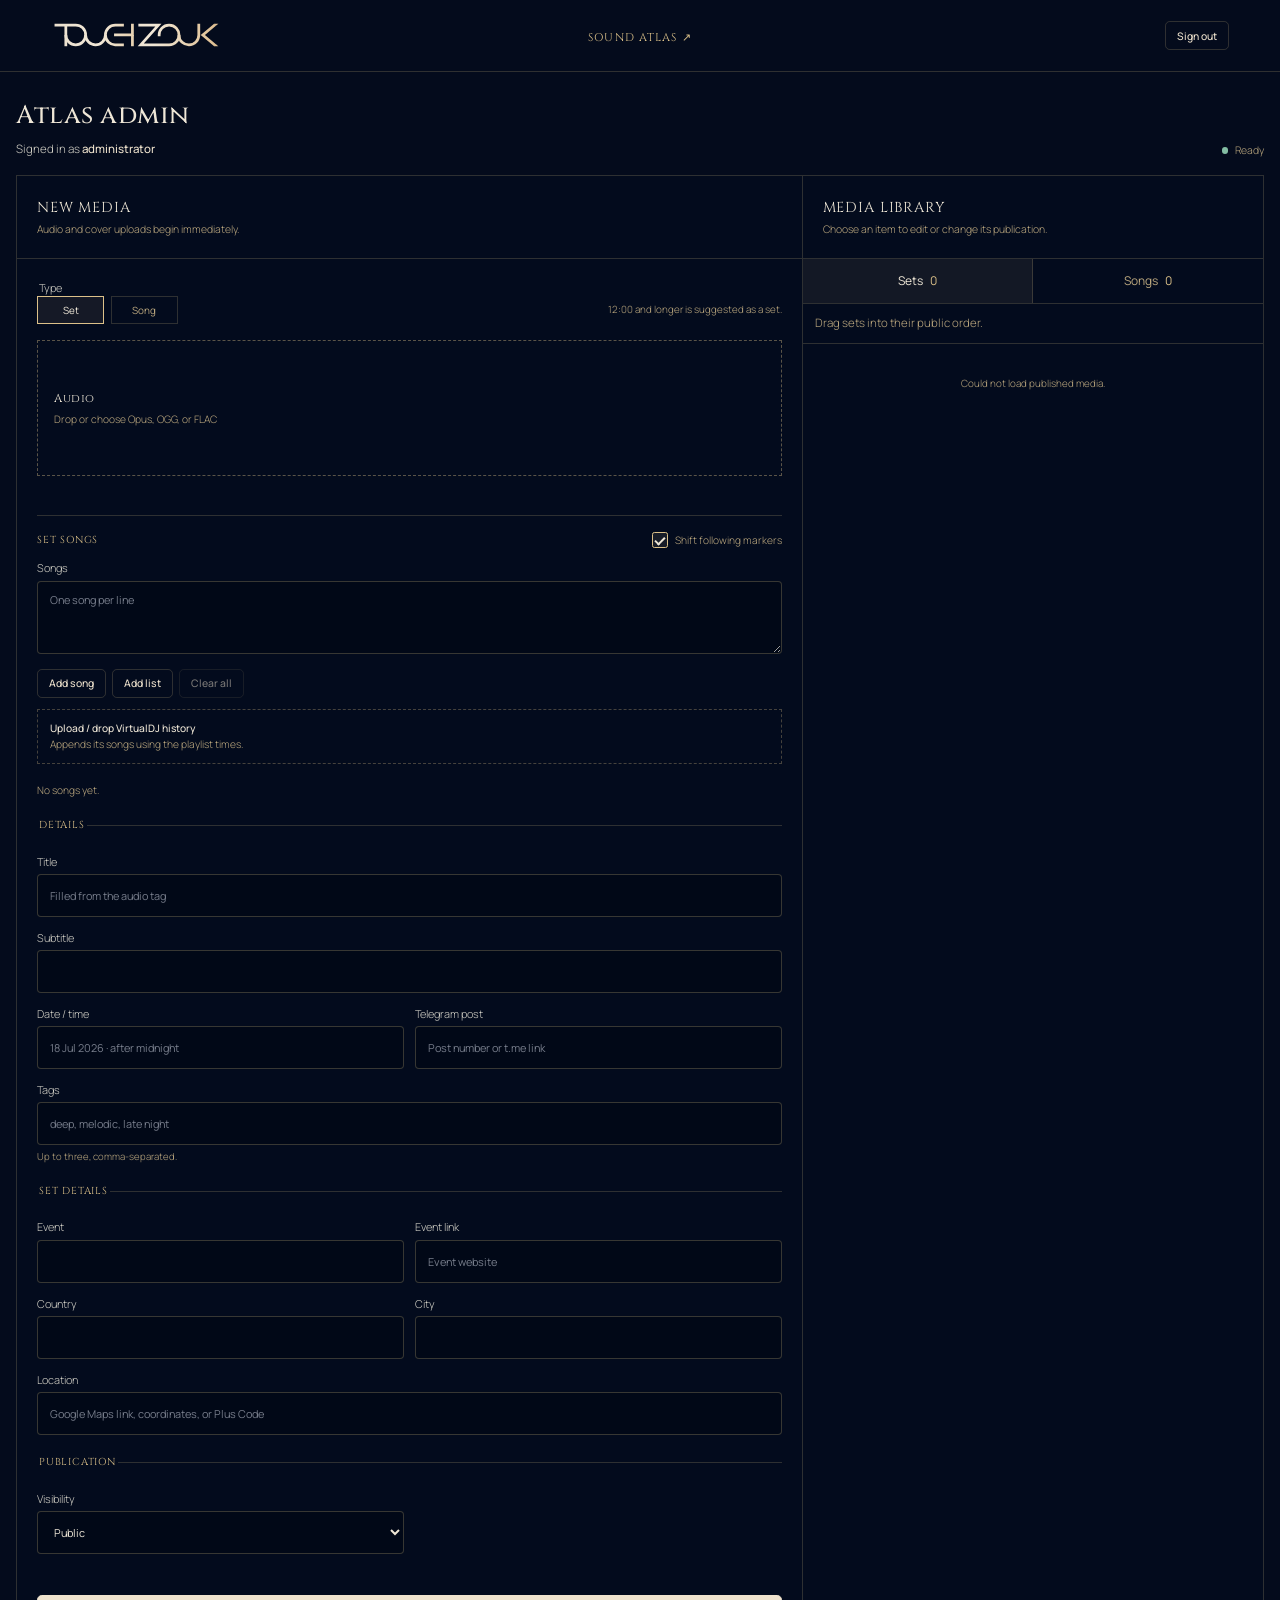
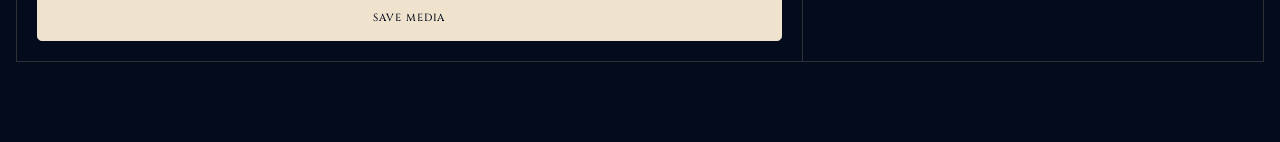
==== commit f64edc41: "feat: add media visibility and scheduling Store publication settings with public defaults for existi" ====
--- a/site/admin.html
+++ b/site/admin.html
@@ -13,7 +13,7 @@
   <link rel="preconnect" href="https://fonts.gstatic.com" crossorigin>
   <link href="https://fonts.googleapis.com/css2?family=Cinzel:wght@400;500;600&amp;family=Manrope:wght@300;400;500;600&amp;display=swap" rel="stylesheet">
   <link rel="stylesheet" href="styles.css?v=20">
-  <link rel="stylesheet" href="admin.css?v=32">
+  <link rel="stylesheet" href="admin.css?v=33">
 </head>
 <body class="admin-body">
   <a class="skip-link" href="#media-form">Skip to media form</a>
@@ -123,14 +123,20 @@
             <label class="field field-wide"><span>Location</span><input name="location_url" type="text" inputmode="url" maxlength="2048" placeholder="Google Maps link, coordinates, or Plus Code"></label>
           </fieldset>
 
+          <fieldset class="metadata-fields">
+            <legend>Publication</legend>
+            <label class="field"><span>Visibility</span><select name="publication_mode"><option value="public">Public</option><option value="hidden">Hidden</option><option value="scheduled">Scheduled</option></select></label>
+            <label class="field" data-publication-date hidden><span>Publish at</span><input name="publish_at" type="datetime-local"><small data-publication-zone></small></label>
+          </fieldset>
+
           <div class="form-message" data-form-message role="status" aria-live="polite"></div>
-          <button class="primary-action" type="submit" data-submit-media>Publish media</button>
+          <button class="primary-action" type="submit" data-submit-media>Save media</button>
         </form>
       </section>
 
       <aside class="admin-library" aria-labelledby="library-title">
-        <header class="library-heading"><div><h2 id="library-title">Published media</h2><p>Choose an item to edit or rebuild its waveform.</p></div></header>
-        <div class="library-tabs" aria-label="Filter published media">
+        <header class="library-heading"><div><h2 id="library-title">Media library</h2><p>Choose an item to edit or change its publication.</p></div></header>
+        <div class="library-tabs" aria-label="Filter media">
           <button type="button" data-library-tab="set" aria-pressed="true">Sets <span data-admin-count="set">0</span></button>
           <button type="button" data-library-tab="song" aria-pressed="false">Songs <span data-admin-count="song">0</span></button>
         </div>
@@ -154,6 +160,6 @@
   </template>
 
   <script src="shared-ui.js?v=13"></script>
-  <script src="admin.js?v=62"></script>
+  <script src="admin.js?v=64"></script>
 </body>
 </html>
--- a/site/admin.css
+++ b/site/admin.css
@@ -93,9 +93,10 @@
 .field { display: block; min-width: 0; }
 .field-wide { grid-column: 1 / -1; }
 .field > span, .field > label { display: block; margin-bottom: .25rem; color: var(--mist); font-size: .68rem; }
-.field input, .field textarea { width: 100%; padding: .65rem .72rem; border: 1px solid rgb(var(--gold-rgb) / .25); border-radius: .25rem; outline: 0; color: var(--cream); background: rgb(1 7 19 / .58); font: .68rem/1.55 var(--body); resize: vertical; }
-.field input { height: 2.7rem; padding-block: 0; }
-.field :is(input, textarea):focus { border-color: var(--gold); }
+.field input, .field textarea, .field select { width: 100%; padding: .65rem .72rem; border: 1px solid rgb(var(--gold-rgb) / .25); border-radius: .25rem; outline: 0; color: var(--cream); background: rgb(1 7 19 / .58); font: .68rem/1.55 var(--body); resize: vertical; }
+.field input, .field select { height: 2.7rem; padding-block: 0; }
+.field input[type="datetime-local"] { color-scheme: dark; }
+.field :is(input, textarea, select):focus { border-color: var(--gold); }
 .field :is(input, textarea)::placeholder { color: #777d8b; }
 .field > small { display: block; margin-top: .2rem; color: var(--gold-dim); font-size: .6rem; }
 .tag-suggestions { display: flex; flex-wrap: wrap; gap: .3rem; margin-top: .45rem; }
